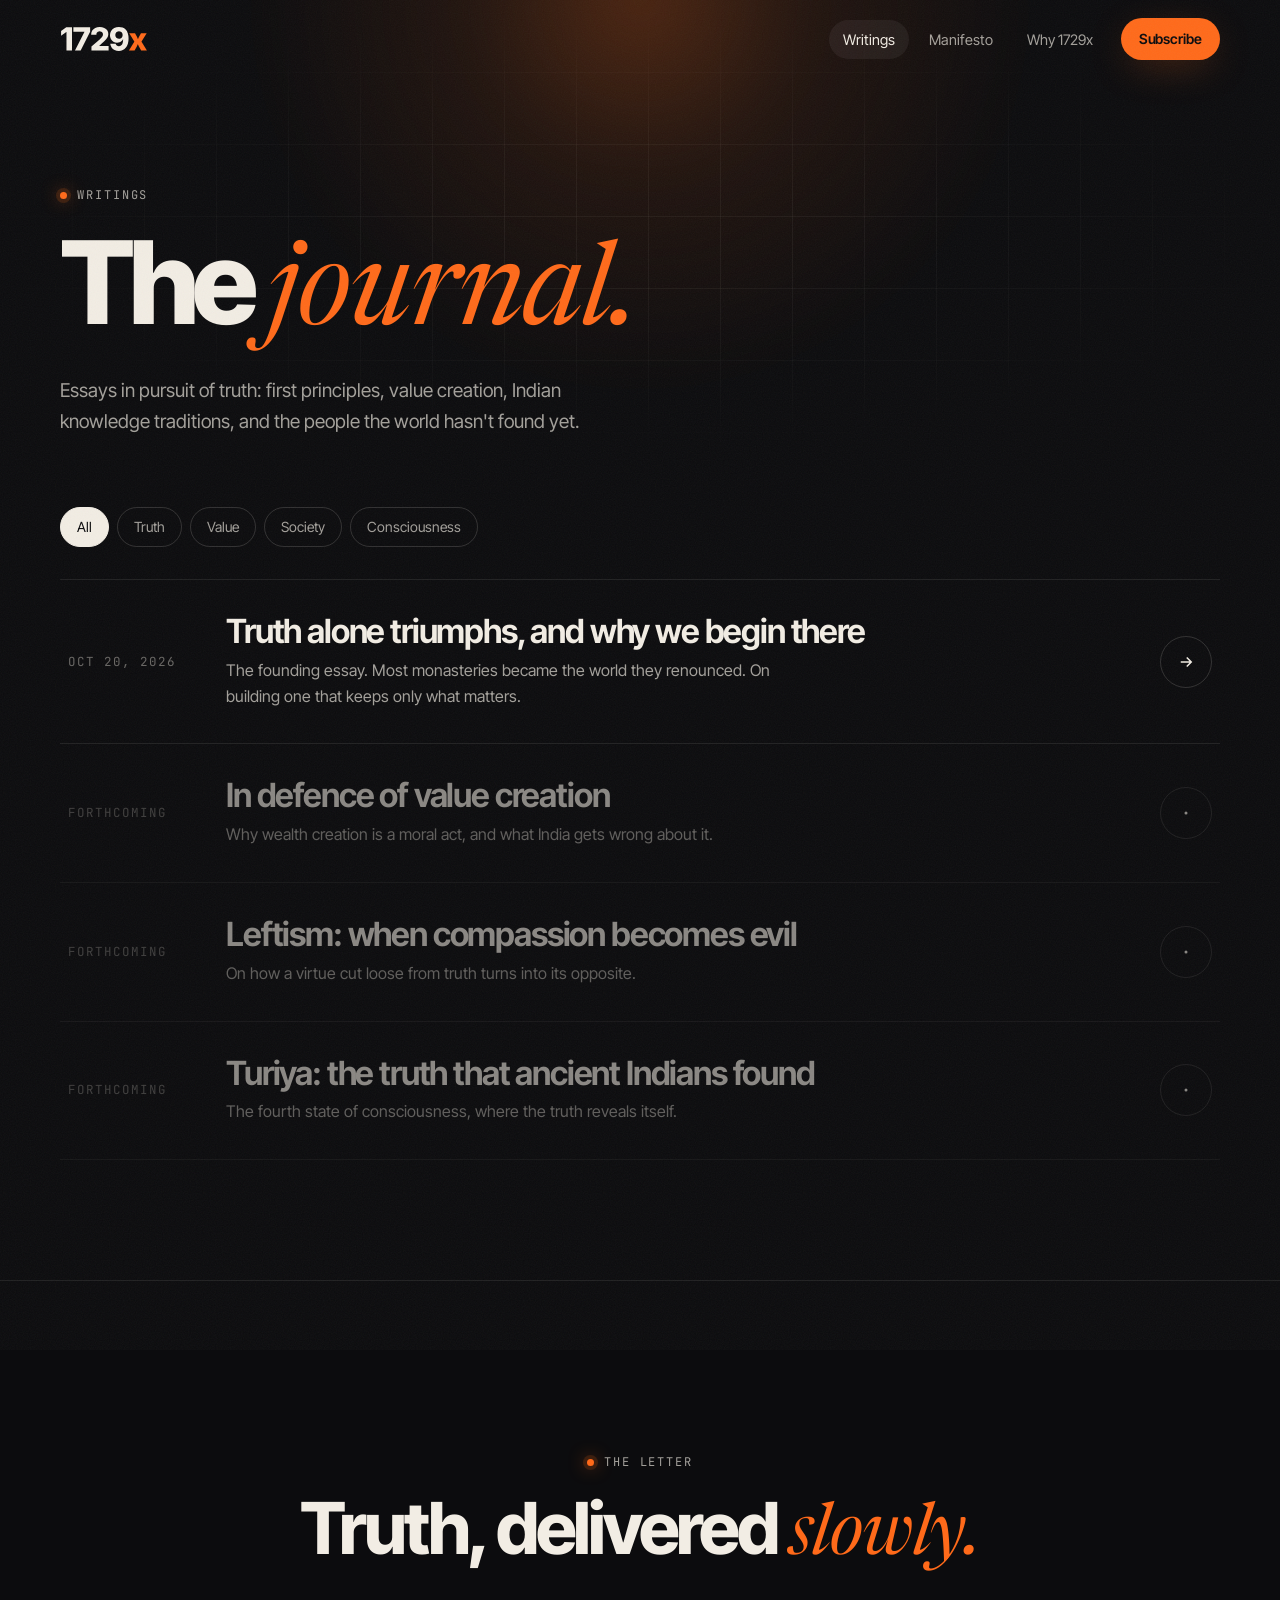
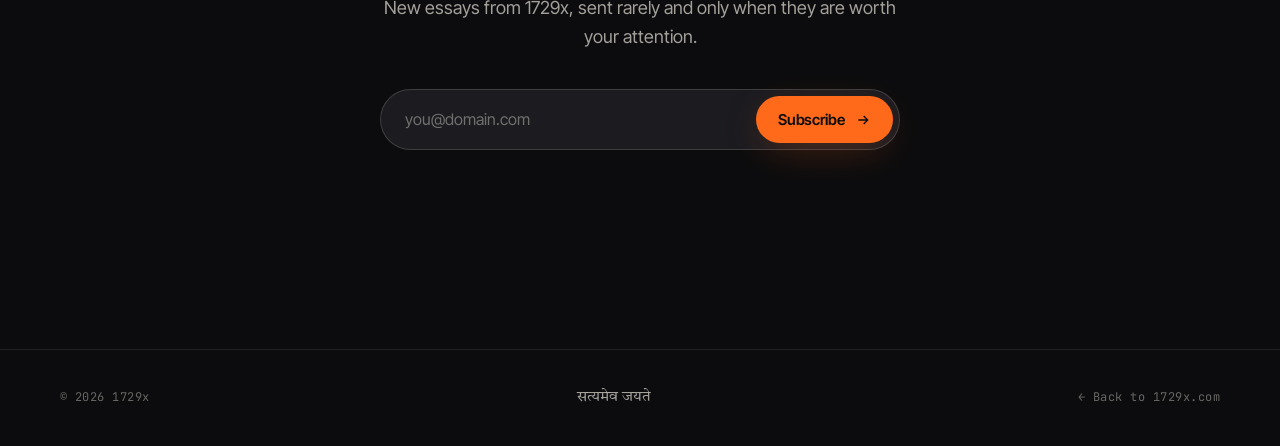
==== blog/index.html @ 2598390e "Initial site: homepage, writings, first essay Co-Authored-By: Claude Opus 5.5 <noreply@anthropic.com" ====
<!doctype html>
<html lang="en">
<head>
  <meta charset="utf-8">
  <meta name="viewport" content="width=device-width, initial-scale=1">
  <title>Writings — 1729x</title>
  <meta name="description" content="Essays from 1729x on truth, value creation, knowledge, and finding the next Ramanujans.">
  <meta name="theme-color" content="#0c0c0e">
  <link rel="icon" href="../assets/favicon.svg" type="image/svg+xml">
  <link rel="preconnect" href="https://fonts.googleapis.com">
  <link rel="preconnect" href="https://fonts.gstatic.com" crossorigin>
  <link href="https://fonts.googleapis.com/css2?family=Inter+Tight:wght@400;500;600;700;800&family=JetBrains+Mono:wght@400&family=Newsreader:ital,opsz,wght@0,6..72,400;0,6..72,500;1,6..72,400&family=Tiro+Devanagari+Sanskrit&display=swap" rel="stylesheet">
  <link rel="stylesheet" href="../assets/style.css">
</head>
<body>

<header class="nav">
  <div class="wrap">
    <a href="../" class="brand" aria-label="1729x home"><img class="brand-logo" src="../assets/logo.svg" alt="1729x"></a>
    <button class="nav-toggle" aria-label="Menu" aria-expanded="false"><span></span><span></span></button>
    <nav class="nav-links">
      <a href="./" class="active">Writings</a>
      <a href="../#manifesto">Manifesto</a>
      <a href="../#why-1729x">Why 1729x</a>
      <a href="#subscribe" class="btn btn-primary">Subscribe</a>
    </nav>
  </div>
</header>

<section class="page-hero">
  <div class="hero-grid"></div>
  <div class="hero-glow"></div>
  <div class="wrap">
    <span class="eyebrow">Writings</span>
    <h1>The <span class="serif-i">journal.</span></h1>
    <p>Essays in pursuit of truth: first principles, value creation, Indian knowledge traditions, and the people the world hasn't found yet.</p>
  </div>
</section>

<section style="padding-bottom:120px">
  <div class="wrap">
    <div class="filters">
      <button class="on" data-f="all">All</button>
      <button data-f="truth">Truth</button>
      <button data-f="value">Value</button>
      <button data-f="society">Society</button>
      <button data-f="consciousness">Consciousness</button>
    </div>

    <div class="index-list">
      <a href="satyameva-jayate/" class="index-item" data-cat="truth">
        <time>Oct 20, 2026</time>
        <div>
          <h3>Truth alone triumphs, and why we begin there</h3>
          <p>The founding essay. Most monasteries became the world they renounced. On building one that keeps only what matters.</p>
        </div>
        <span class="arrow"><svg viewBox="0 0 24 24" fill="none" stroke="currentColor" stroke-width="2"><path d="M5 12h14M13 6l6 6-6 6"/></svg></span>
      </a>
      <div class="index-item soon" data-cat="value">
        <time>Forthcoming</time>
        <div>
          <h3>In defence of value creation</h3>
          <p>Why wealth creation is a moral act, and what India gets wrong about it.</p>
        </div>
        <span class="arrow"><svg viewBox="0 0 24 24" fill="none" stroke="currentColor" stroke-width="2"><circle cx="12" cy="12" r="1"/></svg></span>
      </div>
      <div class="index-item soon" data-cat="society">
        <time>Forthcoming</time>
        <div>
          <h3>Leftism: when compassion becomes evil</h3>
          <p>On how a virtue cut loose from truth turns into its opposite.</p>
        </div>
        <span class="arrow"><svg viewBox="0 0 24 24" fill="none" stroke="currentColor" stroke-width="2"><circle cx="12" cy="12" r="1"/></svg></span>
      </div>
      <div class="index-item soon" data-cat="consciousness">
        <time>Forthcoming</time>
        <div>
          <h3>Turiya: the truth that ancient Indians found</h3>
          <p>The fourth state of consciousness, where the truth reveals itself.</p>
        </div>
        <span class="arrow"><svg viewBox="0 0 24 24" fill="none" stroke="currentColor" stroke-width="2"><circle cx="12" cy="12" r="1"/></svg></span>
      </div>
    </div>
  </div>
</section>

<section id="subscribe" class="section subscribe" style="border-top:1px solid var(--line)">
  <div class="wrap">
    <span class="eyebrow">The Letter</span>
    <h2 class="h2">Truth, delivered <span class="serif-i saffron">slowly.</span></h2>
    <p>New essays from 1729x, sent rarely and only when they are worth your attention.</p>
    <form class="sub-form">
      <input type="email" placeholder="you@domain.com" aria-label="Email address" required>
      <button class="btn btn-primary" type="submit">Subscribe
        <svg viewBox="0 0 24 24" fill="none" stroke="currentColor" stroke-width="2"><path d="M5 12h14M13 6l6 6-6 6"/></svg>
      </button>
    </form>
    <div class="sub-note"></div>
  </div>
</section>

<footer class="footer">
  <div class="wrap">
    <div class="footer-bottom" style="margin-top:0">
      <span>© <span id="year">2026</span> 1729x</span>
      <span class="deva">सत्यमेव जयते</span>
      <a href="../">← Back to 1729x.com</a>
    </div>
  </div>
</footer>

<script src="../assets/main.js"></script>
</body>
</html>
---- assets/style.css ----
/* ==========================================================================
   1729x — a neo-monastery, devoted to truth
   ========================================================================== */

:root {
  --ink: #0c0c0e;
  --ink-2: #131316;
  --ink-3: #1b1b20;
  --line: rgba(242, 237, 228, 0.09);
  --line-2: rgba(242, 237, 228, 0.16);
  --paper: #f2ede4;
  --paper-dim: rgba(242, 237, 228, 0.66);
  --paper-faint: rgba(242, 237, 228, 0.4);
  --saffron: #ff6a1a;
  --saffron-2: #ff8a45;
  --saffron-glow: rgba(255, 106, 26, 0.35);
  --gold: #e9b562;

  --sans: "Inter Tight", "Inter", system-ui, -apple-system, sans-serif;
  --serif: "Newsreader", "Iowan Old Style", Georgia, serif;
  --deva: "Tiro Devanagari Sanskrit", "Noto Serif Devanagari", serif;
  --mono: "JetBrains Mono", ui-monospace, Menlo, monospace;

  --wrap: 1240px;
  --gutter: clamp(16px, 4vw, 40px);
  --radius: 22px;
  --ease: cubic-bezier(0.2, 0.7, 0.1, 1);
}

*, *::before, *::after { box-sizing: border-box; }
html { -webkit-text-size-adjust: 100%; scroll-behavior: smooth; }
body {
  margin: 0;
  background: var(--ink);
  color: var(--paper);
  font-family: var(--sans);
  font-size: 17px;
  line-height: 1.6;
  -webkit-font-smoothing: antialiased;
  -moz-osx-font-smoothing: grayscale;
  overflow-x: hidden;
}
img, svg { display: block; max-width: 100%; }
a { color: inherit; text-decoration: none; }
::selection { background: var(--saffron); color: var(--ink); }

/* film grain */
body::before {
  content: "";
  position: fixed; inset: -50%;
  pointer-events: none;
  z-index: 100;
  opacity: 0.05;
  background-image: url("data:image/svg+xml,%3Csvg xmlns='http://www.w3.org/2000/svg' width='200' height='200'%3E%3Cfilter id='n'%3E%3CfeTurbulence type='fractalNoise' baseFrequency='.85' numOctaves='3' stitchTiles='stitch'/%3E%3C/filter%3E%3Crect width='100%25' height='100%25' filter='url(%23n)'/%3E%3C/svg%3E");
}

.wrap { width: 100%; max-width: var(--wrap); margin: 0 auto; padding: 0 var(--gutter); }

.eyebrow {
  display: inline-flex; align-items: center; gap: 10px;
  font-family: var(--mono);
  font-size: 12px; letter-spacing: 0.16em; text-transform: uppercase;
  color: var(--paper-dim);
}
.eyebrow::before {
  content: ""; width: 7px; height: 7px; border-radius: 50%;
  background: var(--saffron);
  box-shadow: 0 0 0 4px rgba(255, 106, 26, 0.15), 0 0 18px var(--saffron);
}
.serif-i { font-family: var(--serif); font-style: italic; font-weight: 400; letter-spacing: -0.01em; }
.saffron { color: var(--saffron); }

/* ---------- buttons ---------- */
.btn {
  position: relative;
  display: inline-flex; align-items: center; gap: 10px;
  padding: 14px 22px;
  border-radius: 999px;
  font-weight: 600; font-size: 15px; letter-spacing: -0.005em;
  transition: transform 0.4s var(--ease), background 0.3s, color 0.3s, box-shadow 0.4s;
  cursor: pointer; border: 0; font-family: inherit;
  white-space: nowrap;
}
.btn svg { width: 16px; height: 16px; transition: transform 0.4s var(--ease); }
.btn:hover svg { transform: translateX(3px); }
.btn-primary { background: var(--saffron); color: var(--ink); box-shadow: 0 10px 40px -10px var(--saffron-glow); }
.btn-primary:hover { background: var(--saffron-2); transform: translateY(-2px); box-shadow: 0 18px 50px -12px var(--saffron); }
.btn-ghost { background: rgba(242, 237, 228, 0.04); color: var(--paper); box-shadow: inset 0 0 0 1px var(--line-2); backdrop-filter: blur(8px); }
.btn-ghost:hover { background: rgba(242, 237, 228, 0.09); transform: translateY(-2px); }

/* ---------- nav ---------- */
.nav {
  position: fixed; top: 0; left: 0; right: 0;
  z-index: 50;
  padding: 18px 0;
  transition: padding 0.4s var(--ease), background 0.4s, backdrop-filter 0.4s, border-color 0.4s;
  border-bottom: 1px solid transparent;
}
.nav.scrolled {
  padding: 12px 0;
  background: rgba(12, 12, 14, 0.72);
  backdrop-filter: blur(18px) saturate(1.4);
  -webkit-backdrop-filter: blur(18px) saturate(1.4);
  border-color: var(--line);
}
.nav .wrap { display: flex; align-items: center; justify-content: space-between; gap: 24px; }
.brand { display: flex; align-items: center; gap: 12px; color: var(--paper); }
.brand img, .brand svg { height: 26px; width: auto; }
.brand-logo { height: 26px; width: auto; color: var(--paper); }
.nav-links { display: flex; align-items: center; gap: 6px; }
.nav-links a:not(.btn) {
  padding: 8px 14px; border-radius: 999px;
  font-size: 14.5px; color: var(--paper-dim);
  transition: color 0.25s, background 0.25s;
}
.nav-links a:not(.btn):hover, .nav-links a.active { color: var(--paper); background: rgba(242, 237, 228, 0.06); }
.nav-links .btn { padding: 10px 18px; font-size: 14px; margin-left: 8px; }
.nav-toggle { display: none; background: none; border: 0; color: var(--paper); padding: 8px; cursor: pointer; }
.nav-toggle span { display: block; width: 22px; height: 1.5px; background: currentColor; margin: 5px 0; transition: transform 0.3s var(--ease), opacity 0.3s; }

@media (max-width: 860px) {
  .nav-toggle { display: block; }
  .nav-links {
    position: fixed; inset: 64px 12px auto 12px;
    flex-direction: column; align-items: stretch; gap: 2px;
    padding: 12px;
    background: rgba(19, 19, 22, 0.96);
    backdrop-filter: blur(20px);
    border: 1px solid var(--line-2);
    border-radius: 20px;
    opacity: 0; pointer-events: none; transform: translateY(-8px);
    transition: opacity 0.3s, transform 0.4s var(--ease);
  }
  .nav-links a:not(.btn) { padding: 14px 16px; font-size: 16px; }
  .nav-links .btn { margin: 8px 0 0; justify-content: center; }
  .nav.open .nav-links { opacity: 1; pointer-events: auto; transform: none; }
  .nav.open .nav-toggle span:first-child { transform: translateY(3.25px) rotate(45deg); }
  .nav.open .nav-toggle span:last-child { transform: translateY(-3.25px) rotate(-45deg); }
}

/* ---------- hero ---------- */
.hero {
  position: relative;
  min-height: min(100vh, 1000px); min-height: min(100svh, 1000px);
  display: flex; align-items: center;
  padding: 140px 0 100px;
  overflow: hidden;
  isolation: isolate;
}
.hero-glow {
  position: absolute; z-index: -2;
  width: 1100px; height: 1100px;
  left: 50%; top: 58%;
  transform: translate(-50%, -50%);
  background:
    radial-gradient(circle at 50% 50%, rgba(255, 106, 26, 0.38) 0%, rgba(255, 106, 26, 0.12) 28%, transparent 62%);
  filter: blur(20px);
}
.hero-grid {
  position: absolute; inset: 0; z-index: -3;
  background-image:
    linear-gradient(var(--line) 1px, transparent 1px),
    linear-gradient(90deg, var(--line) 1px, transparent 1px);
  background-size: 72px 72px;
  mask-image: radial-gradient(ellipse 70% 60% at 50% 45%, #000 20%, transparent 75%);
  -webkit-mask-image: radial-gradient(ellipse 70% 60% at 50% 45%, #000 20%, transparent 75%);
  opacity: 0.6;
}
.hero-inner { position: relative; text-align: center; display: flex; flex-direction: column; align-items: center; }
.hero h1 {
  margin: 0;
  font-size: clamp(48px, 9.2vw, 136px);
  line-height: 0.92;
  font-weight: 800;
  letter-spacing: -0.045em;
  word-spacing: 0.06em;
  max-width: 13ch;
}
.hero h1 .line { display: block; overflow: hidden; padding-bottom: 0.06em; }
.hero h1 .line > span { display: inline-block; transform: translateY(105%); animation: rise 1.1s var(--ease) forwards; }
.hero h1 .line:nth-child(2) > span { animation-delay: 0.12s; }
.hero h1 .serif-i {
  font-weight: 400;
  letter-spacing: -0.035em;
  background: linear-gradient(100deg, var(--saffron) 0%, var(--gold) 45%, var(--saffron-2) 100%);
  background-size: 200% 100%;
  -webkit-background-clip: text; background-clip: text;
  color: transparent;
  animation: rise 1.1s var(--ease) forwards;
  padding-right: 0.06em;
}
@keyframes rise { to { transform: translateY(0); } }
.hero-sub {
  margin: 34px auto 0;
  max-width: 600px;
  font-size: clamp(17px, 1.6vw, 20px);
  color: var(--paper-dim);
  line-height: 1.55;
  opacity: 0; animation: fade 1s var(--ease) 0.5s forwards;
}
.hero-cta { margin-top: 40px; display: flex; gap: 12px; flex-wrap: wrap; justify-content: center; opacity: 0; animation: fade 1s var(--ease) 0.7s forwards; }
@keyframes fade { from { opacity: 0; transform: translateY(14px); } to { opacity: 1; transform: none; } }

.hero-foot {
  position: absolute; left: 0; right: 0; bottom: 28px;
  opacity: 0; animation: fade 1s var(--ease) 1s forwards;
}
.hero-foot .wrap { display: flex; justify-content: space-between; align-items: flex-end; gap: 20px; }
.mantra { display: flex; flex-direction: column; gap: 2px; }
.mantra .deva { font-family: var(--deva); font-size: 22px; color: var(--paper); }
.mantra small { font-family: var(--mono); font-size: 11px; letter-spacing: 0.14em; text-transform: uppercase; color: var(--paper-faint); }
@media (max-width: 640px) { .hero-foot .wrap { justify-content: center; text-align: center; } }

/* ---------- sections ---------- */
section { position: relative; }
.section { padding: clamp(96px, 13vw, 168px) 0; }
.section-head { display: grid; grid-template-columns: 1fr 1fr; gap: 40px; align-items: end; margin-bottom: clamp(48px, 6vw, 80px); }
.section-head h2, .h2 {
  margin: 18px 0 0;
  font-size: clamp(38px, 5.6vw, 76px);
  line-height: 0.98; letter-spacing: -0.045em; font-weight: 750;
}
.section-head > p { margin: 0; color: var(--paper-dim); font-size: 18px; max-width: 480px; justify-self: end; }
@media (max-width: 860px) { .section-head { grid-template-columns: 1fr; } .section-head p { justify-self: start; } }

/* ---------- manifesto ---------- */
.manifesto-lead {
  font-family: var(--serif);
  font-size: clamp(28px, 3.6vw, 50px);
  line-height: 1.18; letter-spacing: -0.02em;
  max-width: 22ch;
  margin: 26px 0 clamp(64px, 8vw, 110px);
  color: var(--paper);
}
.manifesto-lead .w { opacity: 0.16; transition: opacity 0.5s; }
.manifesto-lead .w.lit { opacity: 1; }
.manifesto-lead .w.hl { color: var(--saffron); }

.card {
  --mx: 50%; --my: 50%;
  position: relative;
  background: linear-gradient(180deg, var(--ink-3), var(--ink-2));
  border: 1px solid var(--line);
  border-radius: var(--radius);
  padding: clamp(28px, 3vw, 40px);
  overflow: hidden;
  isolation: isolate;
  transition: border-color 0.4s, transform 0.6s var(--ease);
}
.card::before {
  content: ""; position: absolute; inset: 0; z-index: -1;
  background: radial-gradient(520px circle at var(--mx) var(--my), rgba(255, 106, 26, 0.13), transparent 45%);
  opacity: 0; transition: opacity 0.4s;
}
.card:hover { border-color: var(--line-2); }
.card:hover::before { opacity: 1; }

/* ---------- writings ---------- */
.writings { background: var(--ink-2); border-top: 1px solid var(--line); border-bottom: 1px solid var(--line); }
.posts { display: grid; grid-template-columns: 1.25fr 1fr; gap: 16px; }
.post-feature {
  display: flex; flex-direction: column; justify-content: space-between;
  min-height: 560px;
  padding: clamp(28px, 3.4vw, 48px);
  background:
    radial-gradient(120% 80% at 100% 0%, rgba(255, 106, 26, 0.22), transparent 55%),
    linear-gradient(180deg, #1d1712, var(--ink-3));
}
.post-feature:hover { transform: translateY(-4px); }
.post-meta { display: flex; gap: 14px; flex-wrap: wrap; align-items: center; font-family: var(--mono); font-size: 12px; letter-spacing: 0.1em; text-transform: uppercase; color: var(--paper-faint); }
.tag { padding: 5px 10px; border-radius: 999px; border: 1px solid var(--line-2); color: var(--paper-dim); }
.tag.hot { border-color: rgba(255, 106, 26, 0.5); color: var(--saffron); background: rgba(255, 106, 26, 0.08); }
.post-feature .deva-big { font-family: var(--deva); font-size: clamp(54px, 7vw, 96px); line-height: 1.1; color: var(--saffron); opacity: 0.95; margin: 30px 0 6px; }
.post-feature h3 { margin: 0; font-size: clamp(30px, 3.4vw, 48px); line-height: 1.02; letter-spacing: -0.04em; font-weight: 700; max-width: 18ch; }
.post-feature p { margin: 18px 0 0; color: var(--paper-dim); max-width: 52ch; }
.read-link { margin-top: 28px; display: inline-flex; align-items: center; gap: 10px; font-weight: 600; color: var(--paper); }
.read-link svg { width: 18px; height: 18px; transition: transform 0.4s var(--ease); }
.card:hover .read-link svg { transform: translateX(5px); }

.post-list { display: flex; flex-direction: column; gap: 16px; }
.post-row { display: flex; flex-direction: column; gap: 28px; flex: 1; justify-content: space-between; }
.post-row h4 { margin: 0; font-size: clamp(21px, 2vw, 26px); line-height: 1.12; letter-spacing: -0.03em; font-weight: 650; }
.post-row p { margin: 0; color: var(--paper-dim); font-size: 15.5px; }
.post-row.soon h4 { color: var(--paper-dim); }
@media (max-width: 960px) { .posts { grid-template-columns: 1fr; } .post-feature { min-height: 480px; } }

/* ---------- values ---------- */
.values { display: grid; grid-template-columns: repeat(4, 1fr); border-top: 1px solid var(--line); }
.value { padding: 32px 28px 8px 0; border-right: 1px solid var(--line); margin-right: 28px; }
.value:last-child { border-right: 0; margin-right: 0; }
.value .num { display: flex; justify-content: space-between; padding-right: 4px; font-family: var(--mono); font-size: 12px; letter-spacing: 0.16em; color: var(--paper-faint); }
.value .num span:last-child { font-family: var(--deva); font-size: 16px; letter-spacing: 0; color: var(--saffron); }
.value h3 { margin: 48px 0 0; font-size: 24px; letter-spacing: -0.03em; line-height: 1.1; font-weight: 700; }
.value p { margin: 10px 0 0; color: var(--paper-dim); font-size: 15.5px; }
@media (max-width: 960px) {
  .values { grid-template-columns: 1fr 1fr; }
  .value:nth-child(2) { border-right: 0; margin-right: 0; }
}
@media (max-width: 560px) {
  .values { grid-template-columns: 1fr; }
  .value { border-right: 0; margin-right: 0; border-bottom: 1px solid var(--line); padding-bottom: 28px; }
  .value h3 { margin-top: 24px; }
}

/* ---------- why 1729x ---------- */
.why { border-top: 1px solid var(--line); }
.why-grid { display: grid; grid-template-columns: 1fr 1fr; gap: clamp(40px, 6vw, 96px); align-items: end; }
.why-grid .h2 { max-width: 12ch; }
.why-copy p { color: var(--paper-dim); font-size: 19px; margin: 0 0 18px; max-width: 48ch; }
.why-copy p strong { color: var(--paper); font-weight: 600; }
.why-copy .read-link { margin-top: 10px; color: var(--saffron); }
.why-copy .read-link:hover svg { transform: translateX(5px); }
@media (max-width: 860px) { .why-grid { grid-template-columns: 1fr; } }

/* ---------- subscribe ---------- */
.subscribe { text-align: center; }
.subscribe h2 { margin: 18px auto 0; max-width: 16ch; }
.subscribe > .wrap > p { color: var(--paper-dim); font-size: 18px; max-width: 520px; margin: 22px auto 0; }
.sub-form {
  margin: 38px auto 0; max-width: 520px;
  display: flex; gap: 6px; padding: 6px;
  border-radius: 999px;
  background: var(--ink-3);
  border: 1px solid var(--line-2);
  transition: border-color 0.3s, box-shadow 0.3s;
}
.sub-form:focus-within { border-color: rgba(255, 106, 26, 0.6); box-shadow: 0 0 0 6px rgba(255, 106, 26, 0.1); }
.sub-form input {
  flex: 1; min-width: 0;
  background: transparent; border: 0; outline: 0;
  color: var(--paper); font: inherit; font-size: 16px;
  padding: 0 18px;
}
.sub-form input::placeholder { color: var(--paper-faint); }
.sub-note { margin-top: 14px; font-family: var(--mono); font-size: 12px; color: var(--paper-faint); letter-spacing: 0.04em; min-height: 1.5em; }
.sub-note.ok { color: var(--saffron); }
@media (max-width: 520px) {
  .sub-form { flex-direction: column; border-radius: 20px; }
  .sub-form input { padding: 14px 14px; }
  .sub-form .btn { justify-content: center; }
}

/* ---------- footer ---------- */
.footer { border-top: 1px solid var(--line); padding: 36px 0; }
.footer h5 { margin: 0 0 14px; font-family: var(--mono); font-weight: 400; font-size: 12px; letter-spacing: 0.16em; text-transform: uppercase; color: var(--paper-faint); }
.footer ul { list-style: none; margin: 0; padding: 0; display: grid; gap: 10px; }
.footer ul a { color: var(--paper-dim); transition: color 0.2s; }
.footer ul a:hover { color: var(--saffron); }
.footer-bottom { margin-top: 28px; display: flex; justify-content: space-between; align-items: center; gap: 20px; flex-wrap: wrap; font-family: var(--mono); font-size: 12px; color: var(--paper-faint); letter-spacing: 0.04em; }
.footer-bottom .deva { font-family: var(--deva); font-size: 15px; color: var(--paper-dim); letter-spacing: 0; }

/* ---------- reveal ---------- */
.reveal { opacity: 0; transform: translateY(28px); transition: opacity 1s var(--ease), transform 1.1s var(--ease); }
.reveal.in { opacity: 1; transform: none; }
.reveal[data-d="1"] { transition-delay: 0.08s; }
.reveal[data-d="2"] { transition-delay: 0.16s; }
.reveal[data-d="3"] { transition-delay: 0.24s; }

/* ==========================================================================
   Blog pages
   ========================================================================== */
.page-hero { padding: 180px 0 70px; position: relative; overflow: hidden; isolation: isolate; }
.page-hero .hero-glow { top: 0%; width: 900px; height: 900px; opacity: 0.7; }
.page-hero h1 { margin: 22px 0 0; font-size: clamp(54px, 9vw, 128px); line-height: 0.92; letter-spacing: -0.055em; font-weight: 800; }
.page-hero h1 .serif-i { color: var(--saffron); font-weight: 400; }
.page-hero p { margin: 26px 0 0; color: var(--paper-dim); font-size: 19px; max-width: 560px; }

.filters { display: flex; gap: 8px; flex-wrap: wrap; margin: 0 0 32px; }
.filters button {
  font: inherit; font-size: 14px; cursor: pointer;
  padding: 8px 16px; border-radius: 999px;
  border: 1px solid var(--line-2); background: transparent; color: var(--paper-dim);
  transition: all 0.25s;
}
.filters button:hover { color: var(--paper); border-color: var(--paper-faint); }
.filters button.on { background: var(--paper); color: var(--ink); border-color: var(--paper); }

.index-list { border-top: 1px solid var(--line); }
.index-item {
  display: grid; grid-template-columns: 130px 1fr auto; gap: 28px; align-items: center;
  padding: 34px 8px;
  border-bottom: 1px solid var(--line);
  position: relative;
  transition: padding 0.5s var(--ease);
}
.index-item::before { content: ""; position: absolute; inset: 0; background: linear-gradient(90deg, rgba(255, 106, 26, 0.08), transparent 70%); opacity: 0; transition: opacity 0.4s; z-index: -1; }
a.index-item:hover { padding-left: 24px; }
a.index-item:hover::before { opacity: 1; }
.index-item time { font-family: var(--mono); font-size: 12.5px; letter-spacing: 0.08em; color: var(--paper-faint); text-transform: uppercase; }
.index-item h3 { margin: 0; font-size: clamp(22px, 2.6vw, 34px); letter-spacing: -0.035em; line-height: 1.08; font-weight: 650; }
.index-item p { margin: 8px 0 0; color: var(--paper-dim); font-size: 16px; max-width: 64ch; }
.index-item .arrow { width: 52px; height: 52px; border-radius: 50%; border: 1px solid var(--line-2); display: grid; place-items: center; transition: all 0.4s var(--ease); }
.index-item .arrow svg { width: 18px; height: 18px; }
a.index-item:hover .arrow { background: var(--saffron); border-color: var(--saffron); color: var(--ink); transform: rotate(-45deg); }
.index-item.soon { opacity: 0.55; }
.index-item.hidden { display: none; }
@media (max-width: 700px) {
  .index-item { grid-template-columns: 1fr; gap: 10px; }
  .index-item .arrow { display: none; }
}

/* article */
.progress { position: fixed; top: 0; left: 0; height: 2px; width: 0; background: var(--saffron); z-index: 60; box-shadow: 0 0 12px var(--saffron); }
.article-head { padding: 170px 0 60px; text-align: center; position: relative; overflow: hidden; isolation: isolate; }
.article-head .hero-glow { top: 10%; width: 900px; height: 900px; opacity: 0.6; }
.article-head .deva-title { font-family: var(--deva); font-size: clamp(56px, 9vw, 120px); line-height: 1.15; color: var(--saffron); margin: 26px 0 0; }
.article-head h1 { margin: 10px auto 0; max-width: 18ch; font-size: clamp(36px, 5.4vw, 72px); line-height: 1.02; letter-spacing: -0.035em; font-weight: 750; }
.article-head .dek { margin: 24px auto 0; max-width: 56ch; font-family: var(--serif); font-style: italic; font-size: clamp(19px, 2vw, 24px); color: var(--paper-dim); line-height: 1.45; }
.byline { margin-top: 34px; display: inline-flex; gap: 18px; flex-wrap: wrap; justify-content: center; font-family: var(--mono); font-size: 12px; letter-spacing: 0.1em; text-transform: uppercase; color: var(--paper-faint); }
.byline span + span::before { content: "·"; margin-right: 18px; color: var(--saffron); }

.prose {
  max-width: 690px; margin: 0 auto; padding: 20px var(--gutter) 40px;
  font-family: var(--serif);
  font-size: clamp(19px, 1.5vw, 21px);
  line-height: 1.72;
  color: rgba(242, 237, 228, 0.86);
}
.prose p { margin: 0 0 1.35em; }
.prose > p:first-of-type::first-letter {
  float: left; font-family: var(--sans); font-weight: 800;
  font-size: 4.6em; line-height: 0.82; margin: 0.06em 0.1em 0 0; color: var(--saffron);
}
.prose h2 { font-family: var(--sans); font-size: clamp(26px, 2.6vw, 34px); letter-spacing: -0.035em; line-height: 1.1; color: var(--paper); margin: 2.2em 0 0.7em; font-weight: 700; }
.prose em { color: var(--paper); }
.prose strong { color: var(--paper); font-weight: 600; }
.prose a { color: var(--saffron); text-decoration: underline; text-decoration-thickness: 1px; text-underline-offset: 3px; }
.prose blockquote {
  margin: 2em 0; padding: 0.2em 0 0.2em 1.2em;
  border-left: 2px solid var(--saffron);
  font-size: 1.22em; line-height: 1.45; font-style: italic; color: var(--paper);
}
.prose blockquote .deva { font-family: var(--deva); font-style: normal; display: block; color: var(--saffron); margin-bottom: 0.3em; }
.prose blockquote cite { display: block; margin-top: 0.7em; font-family: var(--mono); font-style: normal; font-size: 12px; letter-spacing: 0.14em; text-transform: uppercase; color: var(--paper-faint); }
.prose ol { padding-left: 1.2em; margin: 0 0 1.35em; }
.prose ol li { margin-bottom: 0.7em; padding-left: 0.3em; }
.prose ol li::marker { color: var(--saffron); font-family: var(--mono); font-size: 0.8em; }
.prose hr { border: 0; margin: 3em auto; text-align: center; }
.prose hr::after { content: "1 7 2 9"; font-family: var(--mono); font-size: 13px; letter-spacing: 0.6em; color: var(--saffron); }

.article-end { max-width: 690px; margin: 30px auto 0; padding: 0 var(--gutter); }
.end-card { display: flex; gap: 22px; align-items: center; justify-content: space-between; flex-wrap: wrap; }
.end-card h4 { margin: 0; font-size: 24px; letter-spacing: -0.03em; }
.end-card p { margin: 6px 0 0; color: var(--paper-dim); font-size: 15.5px; }

@media (prefers-reduced-motion: reduce) {
  *, *::before, *::after { animation-duration: 0.001ms !important; animation-iteration-count: 1 !important; transition-duration: 0.001ms !important; }
  .reveal { opacity: 1; transform: none; }
}
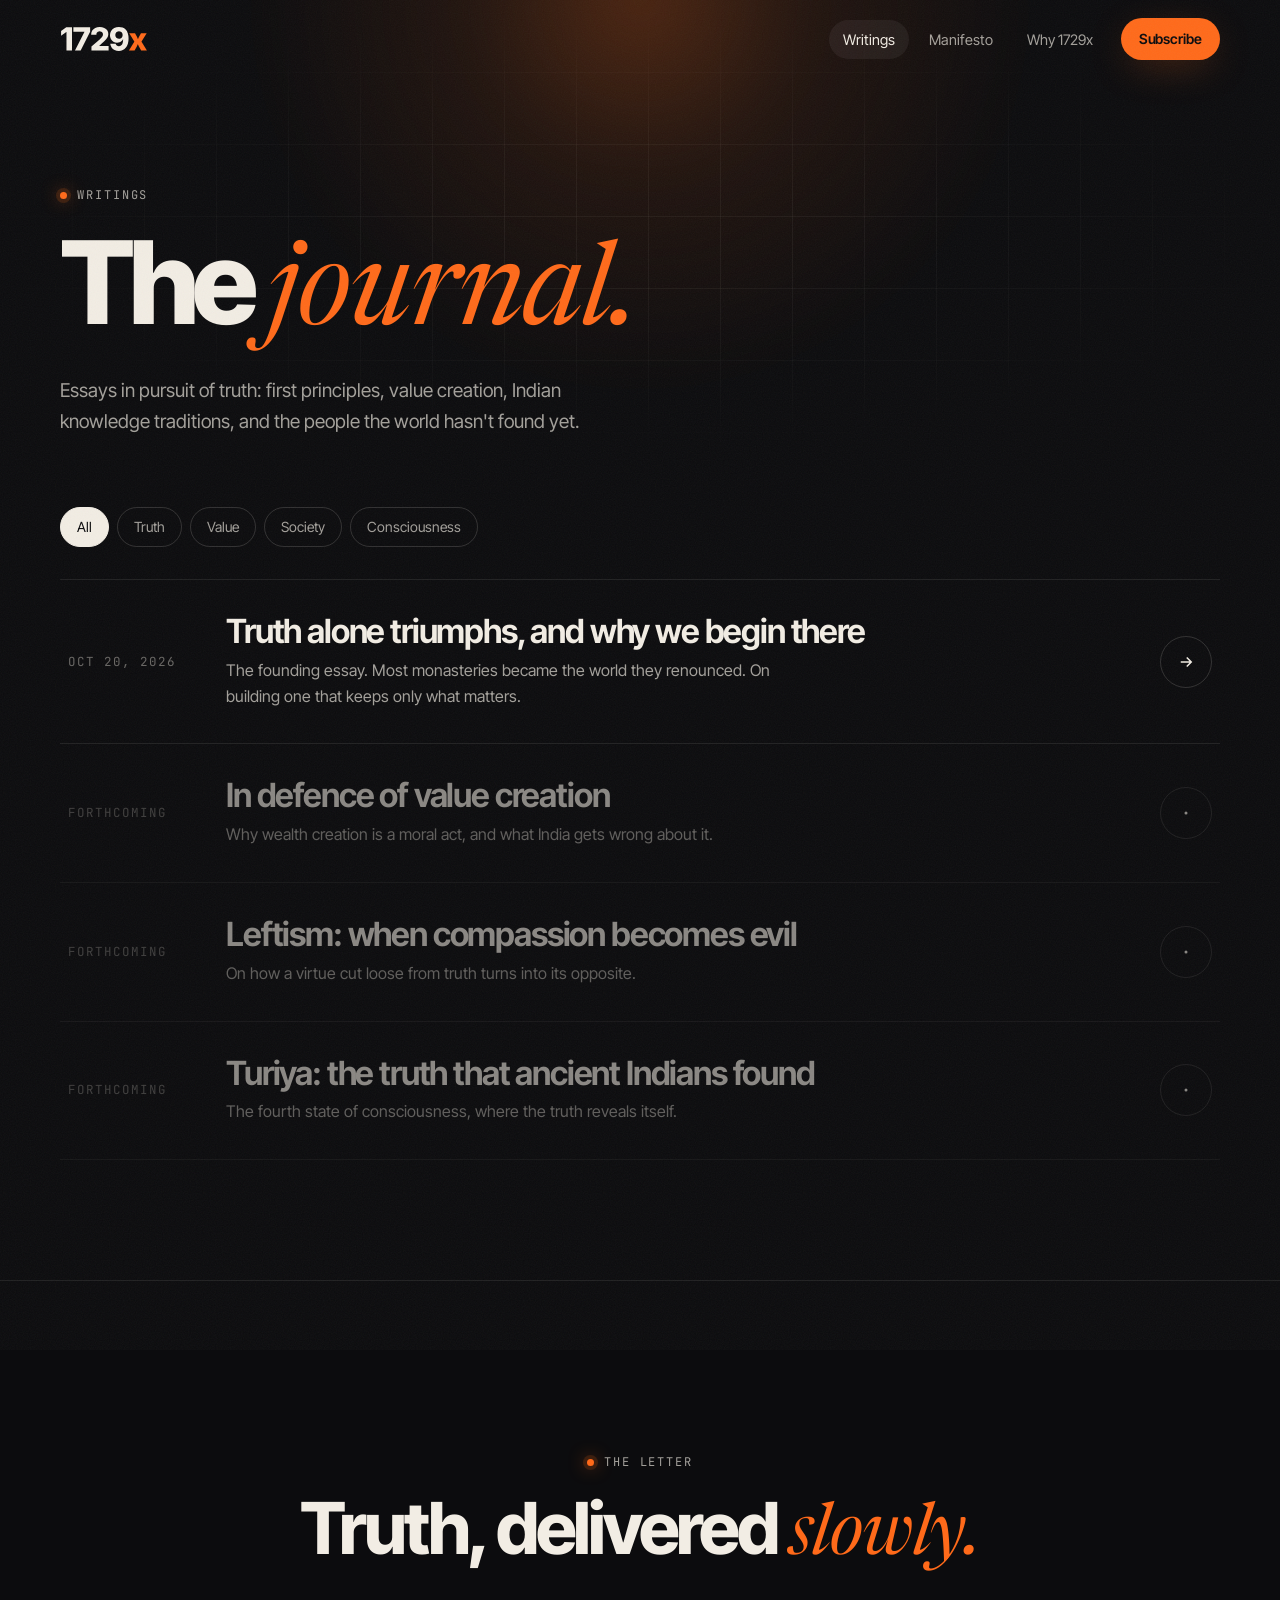
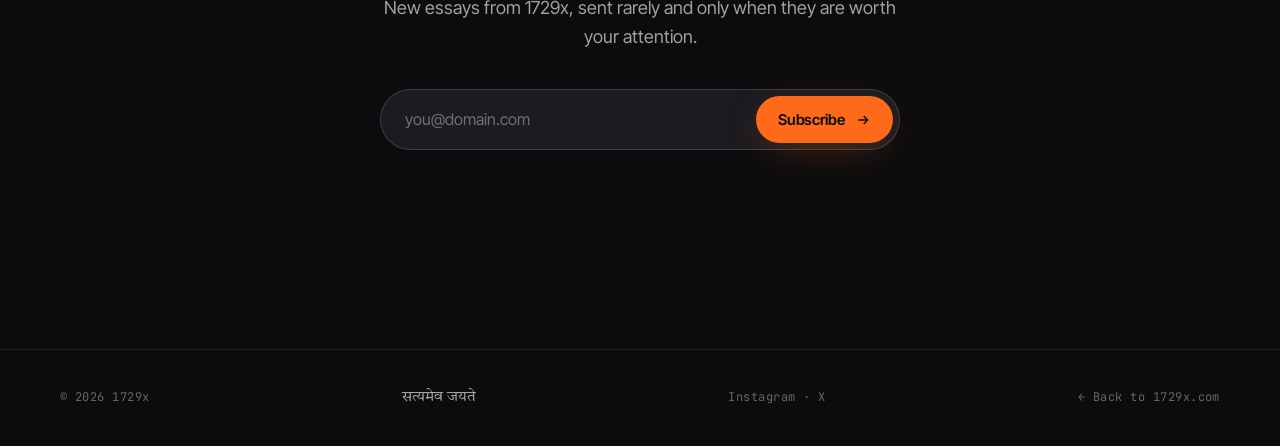
==== commit 676a28cc: "Add Instagram and X handles to footer, twitter:site and schema sameAs Co-Authored-By: Claude Opus 5." ====
--- a/blog/index.html
+++ b/blog/index.html
@@ -3,10 +3,64 @@
 <head>
   <meta charset="utf-8">
   <meta name="viewport" content="width=device-width, initial-scale=1">
+  <!-- Google tag (gtag.js) -->
+  <script async src="https://www.googletagmanager.com/gtag/js?id=G-JESZKL2H6E"></script>
+  <script>
+    window.dataLayer = window.dataLayer || [];
+    function gtag(){dataLayer.push(arguments);}
+    gtag('js', new Date());
+
+    gtag('config', 'G-JESZKL2H6E');
+  </script>
   <title>Writings — 1729x</title>
-  <meta name="description" content="Essays from 1729x on truth, value creation, knowledge, and finding the next Ramanujans.">
+  <meta name="description" content="Essays from 1729x in pursuit of truth: first principles, value creation, Indian knowledge traditions and consciousness.">
+  <meta name="robots" content="index, follow">
+  <link rel="canonical" href="https://1729x.com/blog/">
   <meta name="theme-color" content="#0c0c0e">
+
+  <!-- Open Graph -->
+  <meta property="og:type" content="website">
+  <meta property="og:site_name" content="1729x">
+  <meta property="og:locale" content="en_IN">
+  <meta property="og:title" content="Writings — 1729x">
+  <meta property="og:description" content="Essays from 1729x in pursuit of truth: first principles, value creation, Indian knowledge traditions and consciousness.">
+  <meta property="og:url" content="https://1729x.com/blog/">
+  <meta property="og:image" content="https://1729x.com/assets/og.png">
+  <meta property="og:image:width" content="1200">
+  <meta property="og:image:height" content="630">
+  <meta property="og:image:alt" content="1729x — A neo-monastery, devoted to truth.">
+
+  <!-- Twitter / X -->
+  <meta name="twitter:card" content="summary_large_image">
+  <meta name="twitter:site" content="@1729xoffical">
+  <meta name="twitter:title" content="Writings — 1729x">
+  <meta name="twitter:description" content="Essays from 1729x in pursuit of truth: first principles, value creation, Indian knowledge traditions and consciousness.">
+  <meta name="twitter:image" content="https://1729x.com/assets/og.png">
+
   <link rel="icon" href="../assets/favicon.svg" type="image/svg+xml">
+  <link rel="apple-touch-icon" href="../assets/apple-touch-icon.png">
+  <script type="application/ld+json">
+{
+  "@context": "https://schema.org",
+  "@type": "Blog",
+  "name": "1729x Writings",
+  "url": "https://1729x.com/blog/",
+  "publisher": {
+    "@type": "Organization",
+    "@id": "https://1729x.com/#org",
+    "name": "1729x",
+    "url": "https://1729x.com/",
+    "logo": "https://1729x.com/assets/apple-touch-icon.png",
+    "email": "hello@1729x.com",
+    "slogan": "A neo-monastery, devoted to truth.",
+    "sameAs": [
+      "https://www.instagram.com/1729x.offical/",
+      "https://x.com/1729xoffical"
+    ]
+  },
+  "inLanguage": "en"
+}
+  </script>
   <link rel="preconnect" href="https://fonts.googleapis.com">
   <link rel="preconnect" href="https://fonts.gstatic.com" crossorigin>
   <link href="https://fonts.googleapis.com/css2?family=Inter+Tight:wght@400;500;600;700;800&family=JetBrains+Mono:wght@400&family=Newsreader:ital,opsz,wght@0,6..72,400;0,6..72,500;1,6..72,400&family=Tiro+Devanagari+Sanskrit&display=swap" rel="stylesheet">
@@ -104,6 +158,7 @@
     <div class="footer-bottom" style="margin-top:0">
       <span>© <span id="year">2026</span> 1729x</span>
       <span class="deva">सत्यमेव जयते</span>
+      <span class="social"><a href="https://www.instagram.com/1729x.offical/" target="_blank" rel="noopener me">Instagram</a> · <a href="https://x.com/1729xoffical" target="_blank" rel="noopener me">X</a></span>
       <a href="../">← Back to 1729x.com</a>
     </div>
   </div>
--- a/assets/style.css
+++ b/assets/style.css
@@ -447,3 +447,5 @@
   *, *::before, *::after { animation-duration: 0.001ms !important; animation-iteration-count: 1 !important; transition-duration: 0.001ms !important; }
   .reveal { opacity: 1; transform: none; }
 }
+.footer-bottom a { transition: color 0.2s; }
+.footer-bottom a:hover { color: var(--saffron); }
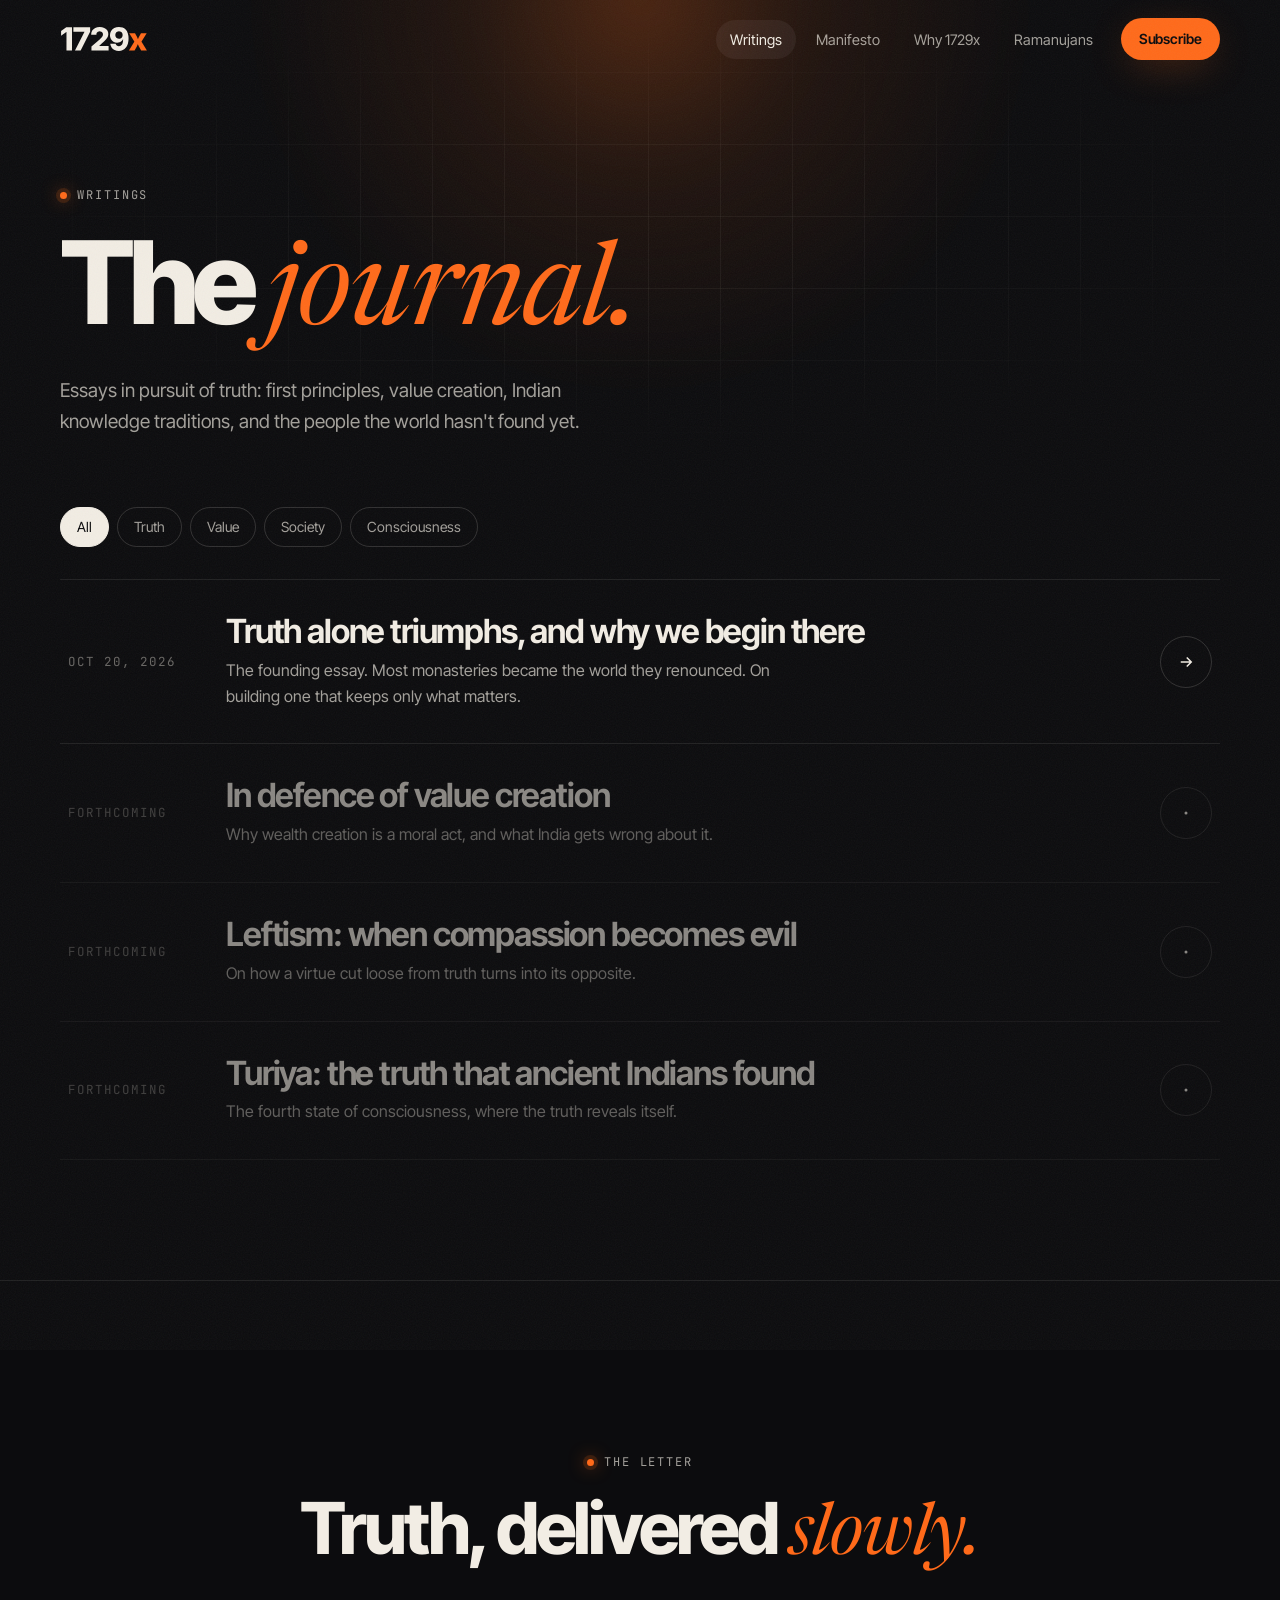
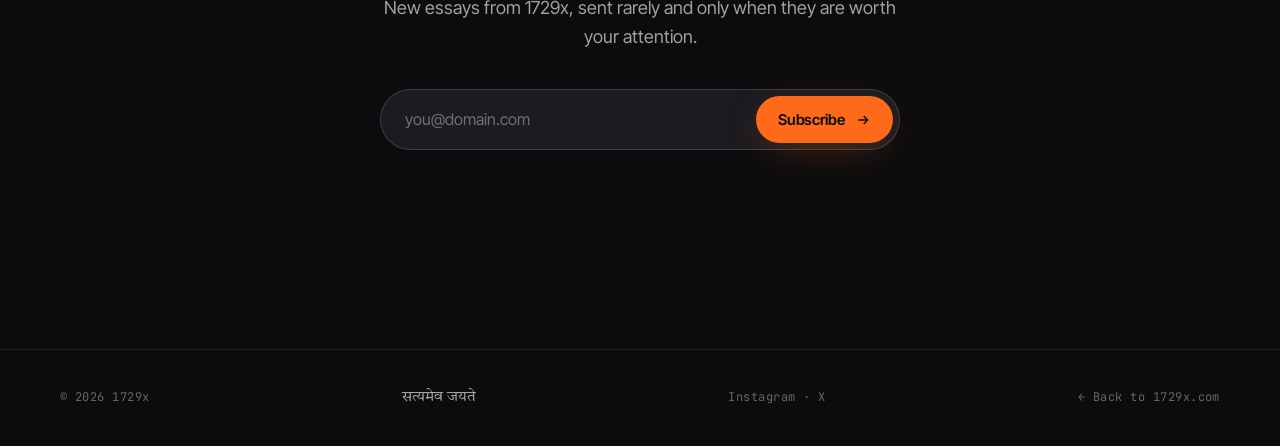
==== commit 4a68dc52: "Add Ramanujans to nav and make homepage CTA a button Co-Authored-By: Claude Opus 5.5 <noreply@anthro" ====
--- a/blog/index.html
+++ b/blog/index.html
@@ -76,6 +76,7 @@
       <a href="./" class="active">Writings</a>
       <a href="../#manifesto">Manifesto</a>
       <a href="../#why-1729x">Why 1729x</a>
+      <a href="../ramanujans/">Ramanujans</a>
       <a href="#subscribe" class="btn btn-primary">Subscribe</a>
     </nav>
   </div>
@@ -143,8 +144,9 @@
     <span class="eyebrow">The Letter</span>
     <h2 class="h2">Truth, delivered <span class="serif-i saffron">slowly.</span></h2>
     <p>New essays from 1729x, sent rarely and only when they are worth your attention.</p>
-    <form class="sub-form">
-      <input type="email" placeholder="you@domain.com" aria-label="Email address" required>
+    <form action="https://1729x.us5.list-manage.com/subscribe/post?u=73f5f184e84402716d320e4fe&amp;id=606d537b07&amp;f_id=00be96e4f0" method="post" target="_blank" class="sub-form">
+      <input type="email" name="EMAIL" placeholder="you@domain.com" aria-label="Email address" autocomplete="email" required>
+      <div aria-hidden="true" style="position:absolute;left:-5000px"><input type="text" name="b_73f5f184e84402716d320e4fe_606d537b07" tabindex="-1" value="" autocomplete="off"></div>
       <button class="btn btn-primary" type="submit">Subscribe
         <svg viewBox="0 0 24 24" fill="none" stroke="currentColor" stroke-width="2"><path d="M5 12h14M13 6l6 6-6 6"/></svg>
       </button>
--- a/assets/style.css
+++ b/assets/style.css
@@ -449,3 +449,35 @@
 }
 .footer-bottom a { transition: color 0.2s; }
 .footer-bottom a:hover { color: var(--saffron); }
+
+/* ---------- ramanujans form ---------- */
+.apply-form { max-width: 860px; }
+.apply-grid { display: grid; grid-template-columns: 1fr 1fr; gap: 26px 22px; }
+.field { display: flex; flex-direction: column; gap: 8px; min-width: 0; }
+.field.full { grid-column: 1 / -1; }
+.field label { font-size: 15px; font-weight: 600; letter-spacing: -0.01em; color: var(--paper); }
+.field .req { color: var(--saffron); }
+.field .opt { font-family: var(--mono); font-size: 11px; font-weight: 400; letter-spacing: 0.08em; text-transform: uppercase; color: var(--paper-faint); margin-left: 6px; }
+.field input, .field textarea {
+  width: 100%;
+  background: var(--ink);
+  border: 1px solid var(--line-2);
+  border-radius: 14px;
+  padding: 14px 16px;
+  color: var(--paper);
+  font: inherit; font-size: 16px;
+  outline: 0;
+  transition: border-color 0.25s, box-shadow 0.25s;
+}
+.field textarea { resize: vertical; min-height: 140px; line-height: 1.55; }
+.field input::placeholder, .field textarea::placeholder { color: var(--paper-faint); }
+.field input:focus, .field textarea:focus { border-color: rgba(255, 106, 26, 0.6); box-shadow: 0 0 0 5px rgba(255, 106, 26, 0.1); }
+.field small { font-size: 13.5px; color: var(--paper-faint); }
+.field .count { align-self: flex-end; font-family: var(--mono); font-size: 12px; }
+.field .count.near { color: var(--saffron); }
+.apply-foot { margin-top: 30px; display: flex; align-items: center; gap: 20px; flex-wrap: wrap; }
+.apply-foot .sub-note { margin: 0; flex: 1; min-width: 200px; }
+.apply-foot .btn:disabled { opacity: 0.6; cursor: wait; }
+.apply-alt { max-width: 860px; margin: 22px 0 0; color: var(--paper-dim); font-size: 15.5px; }
+.apply-alt a { color: var(--saffron); }
+@media (max-width: 640px) { .apply-grid { grid-template-columns: 1fr; } }
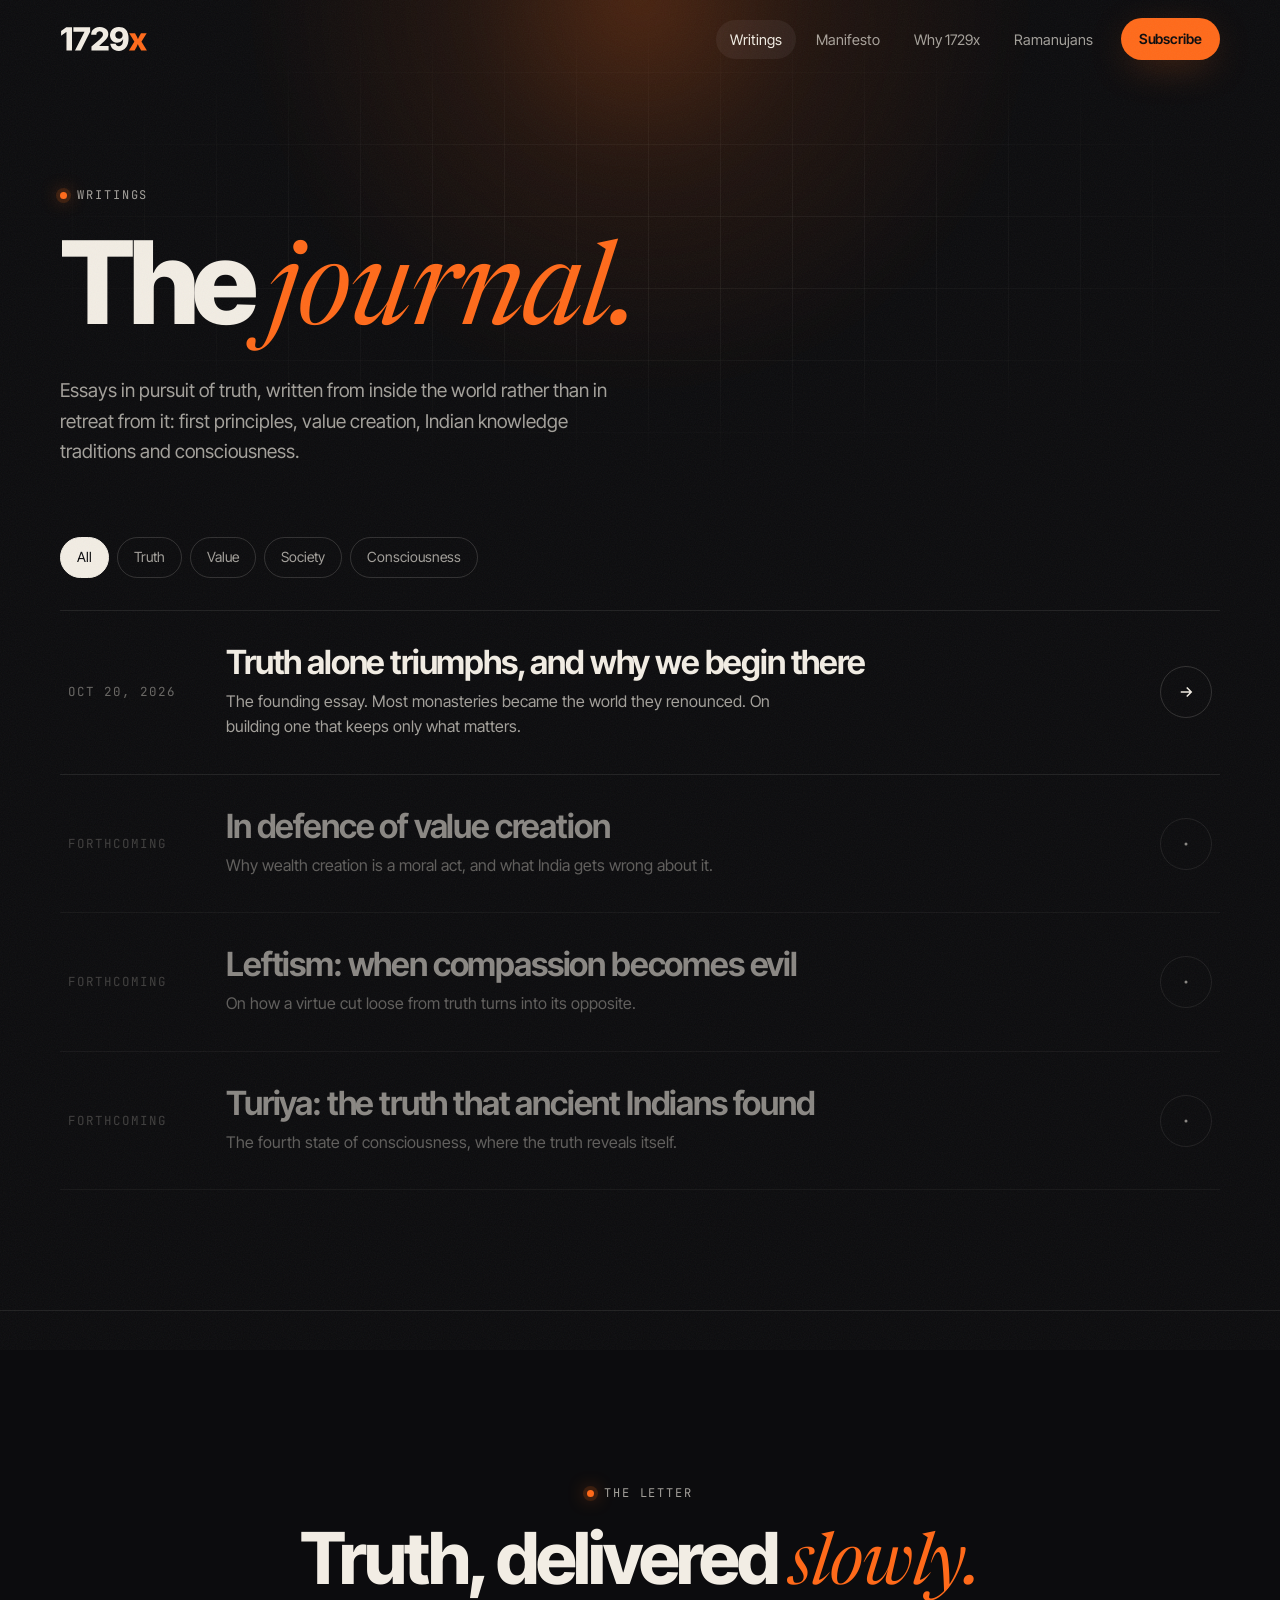
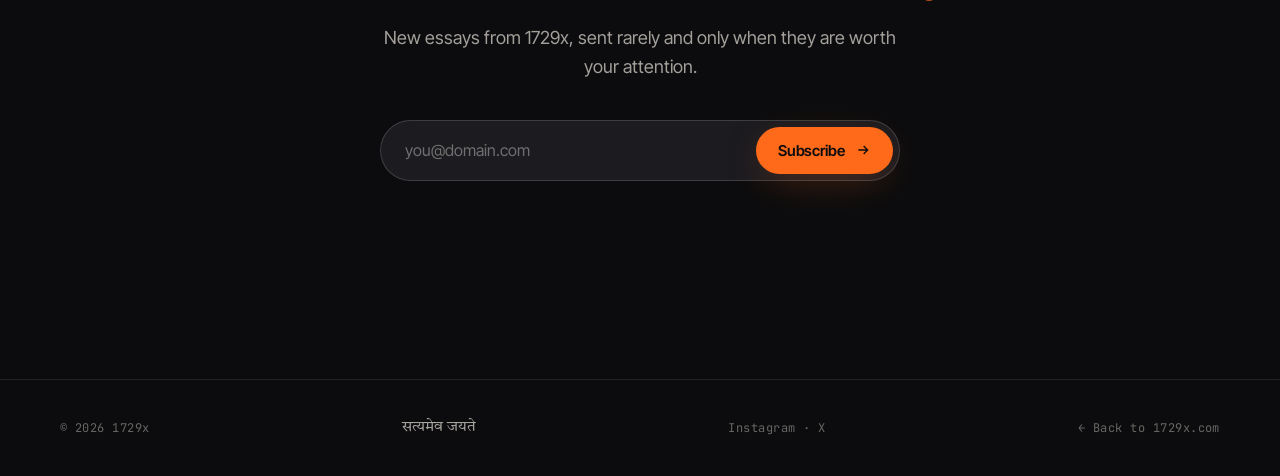
==== commit 1a29596d: "Surface 'Not a retreat' as a homepage section and in site descriptions Co-Authored-By: Claude Opus 5" ====
--- a/blog/index.html
+++ b/blog/index.html
@@ -88,7 +88,7 @@
   <div class="wrap">
     <span class="eyebrow">Writings</span>
     <h1>The <span class="serif-i">journal.</span></h1>
-    <p>Essays in pursuit of truth: first principles, value creation, Indian knowledge traditions, and the people the world hasn't found yet.</p>
+    <p>Essays in pursuit of truth, written from inside the world rather than in retreat from it: first principles, value creation, Indian knowledge traditions and consciousness.</p>
   </div>
 </section>
 
--- a/assets/style.css
+++ b/assets/style.css
@@ -481,3 +481,16 @@
 .apply-alt { max-width: 860px; margin: 22px 0 0; color: var(--paper-dim); font-size: 15.5px; }
 .apply-alt a { color: var(--saffron); }
 @media (max-width: 640px) { .apply-grid { grid-template-columns: 1fr; } }
+
+/* ---------- not a retreat ---------- */
+.retreat { border-top: 1px solid var(--line); }
+.retreat .h2 { max-width: 18ch; }
+.retreat-grid { margin-top: clamp(40px, 5vw, 64px); display: grid; grid-template-columns: 1fr 1fr; gap: clamp(32px, 6vw, 96px); align-items: start; }
+.retreat-lead { margin: 0; font-size: 19px; color: var(--paper-dim); max-width: 46ch; }
+.retreat-tests { display: grid; gap: 0; border-top: 1px solid var(--line); }
+.retreat-tests p { margin: 0; padding: 20px 0; border-bottom: 1px solid var(--line); font-size: clamp(20px, 2vw, 26px); font-weight: 650; letter-spacing: -0.03em; line-height: 1.2; }
+.retreat-tests p span { font-family: var(--serif); font-style: italic; font-weight: 400; color: var(--saffron); }
+.retreat-close { margin: clamp(48px, 6vw, 72px) 0 0; font-family: var(--serif); font-size: clamp(22px, 2.4vw, 32px); line-height: 1.3; letter-spacing: -0.015em; max-width: 34ch; color: var(--paper); }
+.retreat-close em { color: var(--saffron); }
+.value p a { white-space: nowrap; }
+@media (max-width: 860px) { .retreat-grid { grid-template-columns: 1fr; } }
